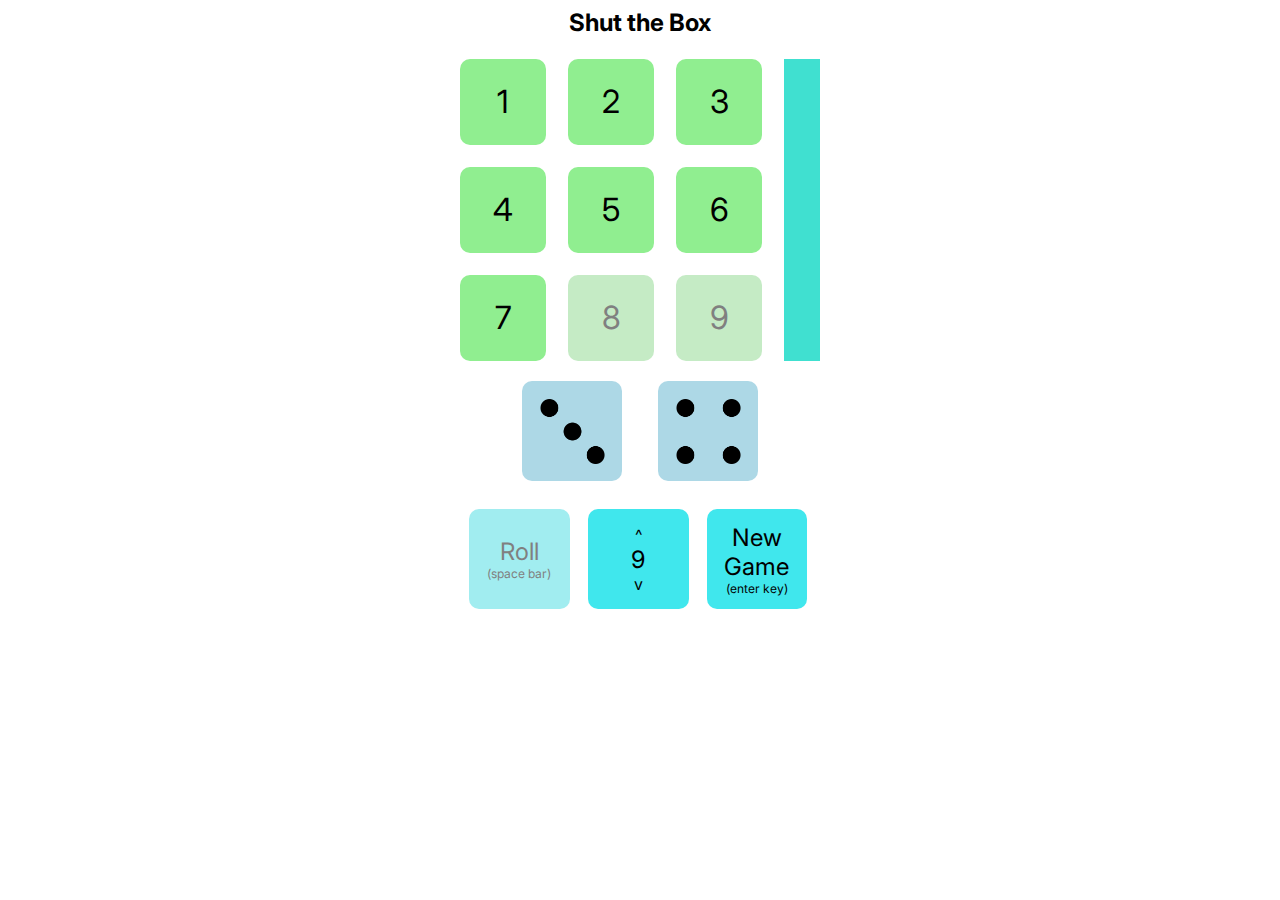
==== index.html @ 2375582e "Print dice message on game over" ====
<!DOCTYPE html>
<html>
<head>
  <meta name="description" content="Shut the Box">
  <meta name="author" content="Chris Mitchell">
  <meta charset="UTF-8">
  <title>Shut the Box</title>
  <link rel="stylesheet" href="main.css">

  <!--Let browser know website is optimized for mobile-->
  <meta name="viewport" content="width=device-width, initial-scale=1.0"/>

  <script type="text/javascript" src="jquery.js"></script>

  <!-- Fonts -->
  <link rel="preconnect" href="https://fonts.googleapis.com">
  <link rel="preconnect" href="https://fonts.gstatic.com" crossorigin>
  <link href="https://fonts.googleapis.com/css2?family=Inter&display=swap" rel="stylesheet">
</head>

<script>

  let sum = 0;
  let tempSum = 0;
  let n = 9;
  let tempN = n;
  let numDice = Math.ceil(n*(4/18));
  let score = (n*(n+1))/2;
  let availableNums = Array(n).fill(true);
  let usedNums = Array(n).fill(false);
  let selectedNums = Array(n).fill(false);

  const TOTAL_WIDTH_IN_PIXELS = 360;
  const SCORE_WIDTH = 36;
  const MAX_TILES = 64;
  const MIN_TILES = 9;
  
  const setupScoreDisplay = function() {
    const scoreDisplay = document.getElementById("scoreDisplay");
    scoreDisplay.style.width = SCORE_WIDTH.toString() + "px";
    const scoreProgressBar = document.getElementById("scoreProgressBar");
    scoreProgressBar.style.height = (100 - (score / tri(n) * 100)).toString() + "%";
    scoreProgressBar.style.width = SCORE_WIDTH.toString() + "px";
  }

  const setupNumButtons = function() {
    const numCols = Math.ceil(Math.sqrt(n));
    const numRows = Math.ceil(n / numCols);
    const cellWidth = (TOTAL_WIDTH_IN_PIXELS - SCORE_WIDTH) / numCols;
    const cellHeight = cellWidth;
    
    const numbersScoreWrapper = document.getElementById("numbersScoreWrapper");
    numbersScoreWrapper.style.height = (cellHeight * numRows).toString() + "px";
    numbersScoreWrapper.style.width = TOTAL_WIDTH_IN_PIXELS.toString() + "px";
    
    const scoreDisplay = document.getElementById("scoreDisplay");
    scoreDisplay.style.height = (cellHeight * numRows - (cellWidth * 0.2)).toString() + "px";
    scoreDisplay.style.marginTop = (cellWidth * 0.2).toString() + "px";
    
    const numbersWrapper = document.getElementById("numbersWrapper");
    numbersWrapper.style.height = (cellHeight * numRows).toString() + "px";
    numbersWrapper.style.width = (TOTAL_WIDTH_IN_PIXELS - SCORE_WIDTH).toString() + "px";
    while (numbersWrapper.firstChild) {
      numbersWrapper.removeChild(numbersWrapper.lastChild);
    }
    
    for (let num = 0; num < n; num++) {
      const numString = (num+1).toString();
      const cellNode = document.createElement("div");
      cellNode.id = "button" + numString;
      cellNode.classList.add("numberButton");
      cellNode.setAttribute("onclick", "selectNumber(" + numString + ")");
      cellNode.innerHTML = numString;
      cellNode.style.width = (cellWidth * 0.8).toString() + "px";
      cellNode.style.height = (cellWidth * 0.8).toString() + "px";
      cellNode.style.marginTop = (cellWidth * 0.2).toString() + "px";
      cellNode.style.marginRight = (cellWidth * 0.2).toString() + "px";
      numbersWrapper.appendChild(cellNode);
    }
  };

  const setupDice = function() {
    const dieWidth = TOTAL_WIDTH_IN_PIXELS / numDice;
    const diceWrapper = document.getElementById("diceWrapper");
    while (diceWrapper.firstChild) {
      diceWrapper.removeChild(diceWrapper.lastChild);
    }
    diceWrapper.style.width = TOTAL_WIDTH_IN_PIXELS.toString() + "px";
    diceWrapper.style.height = Math.min(dieWidth, 120).toString() + "px";
    diceWrapper.style.marginTop = "20px";
    for (let die = 0; die < numDice; die++) {
      const dieNode = document.createElement("div");
      dieNode.classList.add("dice");
      dieNode.style.width = (dieWidth * 0.8).toString() + "px";
      dieNode.style.height = (dieWidth * 0.8).toString() + "px";
      dieNode.style.marginLeft = (dieWidth * 0.1).toString() + "px";
      dieNode.style.marginRight = (dieWidth * 0.1).toString() + "px";
      dieNode.style.maxWidth = "100px";
      dieNode.style.maxHeight = "100px";
      dieNode.style.borderRadius = Math.min(dieWidth * 0.15, 10).toString() + "px";
      const dieIconNode = document.createElement("img");
      dieIconNode.setAttribute("src", "DiceIcons/DiceIcons.009.png"); // ***
      dieIconNode.setAttribute("width", Math.min((dieWidth * 0.65), 65).toString() + "px");
      dieIconNode.setAttribute("height", Math.min((dieWidth * 0.65), 65).toString() + "px");
      dieNode.appendChild(dieIconNode);
      diceWrapper.appendChild(dieNode);
    }
  };

  const updateNumTilesDisplay = function() {
    const numTilesDisplay = document.getElementById("numTilesDisplay");
    numTilesDisplay.innerHTML = tempN.toString();
  };

  const updateScoreProgressBar = function() {
    const scoreProgressBar = document.getElementById("scoreProgressBar");
    scoreProgressBar.style.height = (100 - (score / tri(n) * 100)).toString() + "%";
  }

  const rollDice = function() {
    if (sum != tempSum) {
      console.log("You must choose a combination of available tiles that add up to a total of " + sum.toString() + " before you may reroll.");
      return null;
    }
    sum = 0;
    tempSum = 0;
    let dice = document.getElementsByClassName("dice");
    for (let i = 0; i < dice.length; i++) {
      let roll = Math.floor(Math.random() * 6) + 1;
      sum += roll;
      dice.item(i).firstChild.setAttribute("src", "DiceIcons/DiceIcons.00" + roll.toString() + ".png");
    }
    let rollButton = document.getElementById("rollDiceButton");
    rollButton.classList.add("disabled");
    useNumbers();
    updateAvailableNums();
    updateOptions();
    if (checkGameOver()) {
      handleGameOver();
    }
  };

  const useNumbers = function() {
    for (i = 0; i < n; i++) {
      if (selectedNums[i]) {
        availableNums[i] = false;
        selectedNums[i] = false;
        usedNums[i] = true;
      }
    }
    calculateScore();
    updateScoreProgressBar();
  };

  const calculateScore = function() {
    score = (n*(n+1))/2;
    for (i = 0; i < n; i++) {
      if (usedNums[i]) {
        score -= (i+1);
      }
    }
    console.log("Score: " + score.toString());
    checkWin();
  };

  const checkWin = function() {
    if (score == 0) {
      return true;
    }
    return false;
  };

  const checkLose = function() {
    if (checkWin()) {
      return false;
    }
    if (availableNums.every((x) => !x) && selectedNums.every((x) => !x)) {
      return true;
    }
    return false;
  };

  const checkGameOver = function() {
    if (checkWin()) {
      return true;
    } else if (checkLose()) {
      return true;
    }
    return false;
  };
  
  const spellWithDice = function(str) {
    numDice = str.length;
    setupDice();
    let dice = document.getElementsByClassName("dice");
    for (let i = 0; i < dice.length; i++) {
      if (str[i] != ' ') {
        dice.item(i).firstChild.setAttribute("src", "Lettering/Squares/letter_" + str[i] + ".png");
      }
    }
  };

  const handleGameOver = function() {
    if (checkWin()) {
      console.log("You shut the box!");
      spellWithDice("you win");
    } else if (checkLose()) {
      console.log("—— GAME OVER ——");
      console.log("Final Score: " + score);
      spellWithDice("game over");
    }
  };

  const updateOptions = function() {
    for (i = 0; i < n; i++) {
      numButton = document.getElementById("button" + (i+1).toString());
      if (selectedNums[i]) {
        numButton.classList.add("selected");
      } else {
        numButton.classList.remove("selected");
      }
      if (availableNums[i]) {
        numButton.classList.add("available");
        numButton.classList.remove("unavailable");
      } else {
        numButton.classList.add("unavailable");
        numButton.classList.remove("available");
      }
      if (usedNums[i]) {
        numButton.classList.add("used");
      } else {
        numButton.classList.remove("used");
      }
    }
    let rollButton = document.getElementById("rollDiceButton");
    if (sum == tempSum) {
      rollButton.classList.remove("disabled");
    } else {
      rollButton.classList.add("disabled");
    }
    let newGameButton = document.getElementById("newGameButton");
    if (checkGameOver()) {
      newGameButton.classList.add("emphasized");
    } else {
      newGameButton.classList.remove("emphasized");
    }
  };
  
  const checkSolutions = function() {
    unusedNums = [];
    for (i = n-1; i >= 0; i--) {
      if (!usedNums[i] && !selectedNums[i]) {
        unusedNums.push(i+1);
      }
    }
    solutions = checkSolutionsHelper(unusedNums, sum - tempSum, 0);
    return solutions;
  };
  
  // k = new sum for recursive call
  // i = pointer for where to start iterating in this recursive call
  const checkSolutionsHelper = function(arr, k, i) {
    let solutions = [];
    for (let j = i; k <= tri(arr[j]); j++) {
      let subSolutions = [];
      if (arr[j] == k) {
        subSolutions.push([]);
      }
      if (arr[j] < k) {
        subSolutions = checkSolutionsHelper(arr, k - arr[j], j+1);
      }
      for (let s = 0; s < subSolutions.length; s++) {
        solutions.push([arr[j]].concat(subSolutions[s]));
      }
    }
    return solutions;
  };
          
  const tri = function(x) {
    return (x*(x+1))/2;
  };

  const updateAvailableNums = function() {
    let solutions = checkSolutions();
    solutions = solutions.flat();
    for (let i = 0; i < n; i++) {
      if (!usedNums[i] && solutions.includes(i+1)) {
        availableNums[i] = true;
      } else if (!selectedNums[i]) {
        availableNums[i] = false;
      }
    }
  };

  const selectNumber = function(num) {
    if (usedNums[num-1] || (!availableNums[num-1] && !selectedNums[num-1])) {
      return null;
    }
    if (selectedNums[num-1]) {
      selectedNums[num-1] = false;
      availableNums[num-1] = true;
      tempSum -= num;
    } else {
      if (availableNums[num-1]) {
        selectedNums[num-1] = true;
        availableNums[num-1] = false;
        tempSum += num;
      }
    }
    updateAvailableNums();
    updateOptions();
  };
  
  const newGame = function() {
    n = tempN;
    sum = 0;
    tempSum = 0;
    score = (n*(n+1))/2;
    numDice = Math.ceil(n*(4/18));
    availableNums = Array(n).fill(true);
    usedNums = Array(n).fill(false);
    selectedNums = Array(n).fill(false);
    setupNumButtons();
    setupDice();
    updateNumTilesDisplay();
    rollDice();
  };

  const debugVals = function() {
    console.log("sum = " + sum.toString());
    console.log("tempSum = " + tempSum.toString());
    console.log("n = " + n.toString());
    console.log("score = " + score.toString());
    console.log("availableNums = " + availableNums.toString());
    console.log("selectedNums = " + selectedNums.toString());
    console.log("usedNums = " + usedNums.toString());
  };

  const changeNumTiles = function(d) {
    if (tempN + d <= MAX_TILES && tempN + d >= MIN_TILES) {
      tempN += d;
      updateNumTilesDisplay();
    }
  };

  document.addEventListener("keydown", function(event) {
    if (event.keyCode == 13) {
      newGame();
    }
    if (event.keyCode == 32) {
      rollDice();
    }
    if (event.keyCode == 38) {
      changeNumTiles(1);
    }
    if (event.keyCode == 40) {
      changeNumTiles(-1);
    }
  });

  const main = function() {
    setupNumButtons();
    setupScoreDisplay();
    setupDice();
    updateNumTilesDisplay();
    rollDice();
  };

</script>

<body onload="main()">
  <h2>Shut the Box</h2>
  
  <div id="instructions"></div>
  <div id="gameWrapper" class="wrapper">
    <div id="numbersScoreWrapper">
      <div id="numbersWrapper"></div>
      <div id="scoreDisplay">
        <div id="scoreProgressBar"></div>
      </div>
    </div>
    <div id="diceWrapper" class="wrapper"></div>
    <div id="buttonWrapper" class="wrapper">
      <div id="rollDiceButton" class="button rawButton disabled" onclick="rollDice()">
        <div>Roll</div>
        <div>(space bar)</div>
      </div>
      <div id="numTilesButton" class="button">
        <div class="numTilesArrow" onclick="changeNumTiles(1)">^</div>
        <div id="numTilesDisplay"></div>
        <div class="numTilesArrow" onclick="changeNumTiles(-1)">v</div>
      </div>
      <div id="newGameButton" class="button rawButton" onclick="newGame()">
        <div>New Game</div>
        <div>(enter key)</div>
      </div>
    </div>
  </div>
</body>

</html>
---- main.css ----
body {
  font-family: 'Inter', sans-serif;
}

h2 {
  margin: auto;
  text-align: center;
}

div {
  box-sizing: border-box;
}

/*
#buttonWrapper {
  height: 100px;
}
*/

.button {
  display: flex;
  flex-direction: column;
  width: 28%;
  height: 100px;
  margin-left: 2.5%;
  margin-right: 2.5%;
  float: left;
  background-color: rgb(64, 231, 237);
  align-items: center;
  justify-content: center;
  border-radius: 10px;
}

.rawButton > div {
  font-size: 24px;
  text-align: center;
}

.rawButton > div ~ div {
  font-size: 12px;
}

#rollDiceButton.disabled {
  cursor: default;
  background-color: rgb(161, 237, 240);
  color: grey;
}

#buttonWrapper {
  margin-top: 8px;
}

.button.emphasized {
  border: 3px solid black;
}

#numTilesButton {
  cursor: default;
}

#numTilesDisplay {
  font-size: 24px;
}

.numTilesArrow {
  font-size: 16px;
  cursor: pointer;
  text-align: center;
  width: 50%;
  height: 20%;
}

#gameWrapper {
  margin: auto;
}

.wrapper {
  width: 360px;
  height: 100px;
}

.dice {
  display: flex;
  align-items: center;
  justify-content: center;
  width: 45%;
  height: 100%;
  margin-left: 5%;
  float: left;
  background-color: lightblue;
  text-align: center;
  font-size: 32px;
  border-radius: 10px;
}

#diceWrapper {
  display: flex;
  height: 100px;
  margin: auto;
  justify-content: center;
}

.button:hover {
  cursor: pointer;
}

.numberButton {
  display: flex;
  align-items: center;
  justify-content: center;
  width: 100px;
  height: 100px;
  border-radius: 10px;
  float: left;
  font-size: 32px;
}

.numberButton.available {
  background-color: lightgreen;
}

.numberButton.available:hover{
  border: 3px solid black;
  cursor: pointer;
}

.numberButton.unavailable {
  background-color: rgb(197, 235, 197);
  color: grey;
}

.numberButton.selected:hover{
  border: 3px solid black;
  cursor: pointer;
}

.numberButton.selected {
  background-color: rgb(100, 201, 83);
  color: black;
}

.numberButton.used {
  background-color: rgb(204, 213, 203);
  color: grey;
}

#numbersScoreWrapper > div {
  float: left;
}

#numbersWrapper {
/*  height: 360px;*/
/*  height: inherit;*/
}

#scoreDisplay {
  background-color: turquoise;
  z-index: 1;
}

#scoreProgressBar {
  background-color: paleturquoise;
  z-index: 2;
}
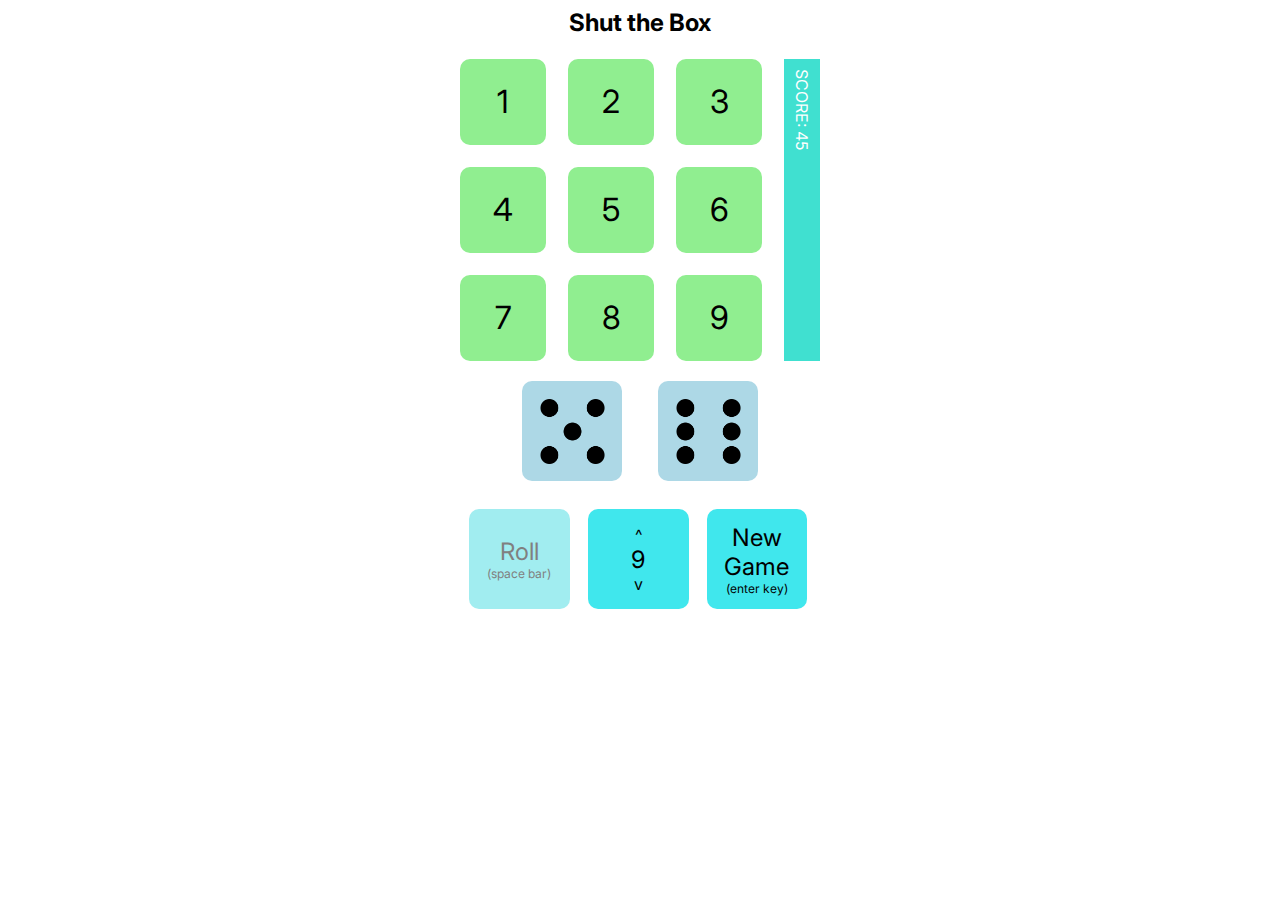
==== commit 22bdd5e2: "Add score text" ====
--- a/index.html
+++ b/index.html
@@ -38,6 +38,7 @@
   const setupScoreDisplay = function() {
     const scoreDisplay = document.getElementById("scoreDisplay");
     scoreDisplay.style.width = SCORE_WIDTH.toString() + "px";
+    
     const scoreProgressBar = document.getElementById("scoreProgressBar");
     scoreProgressBar.style.height = (100 - (score / tri(n) * 100)).toString() + "%";
     scoreProgressBar.style.width = SCORE_WIDTH.toString() + "px";
@@ -115,6 +116,11 @@
   const updateScoreProgressBar = function() {
     const scoreProgressBar = document.getElementById("scoreProgressBar");
     scoreProgressBar.style.height = (100 - (score / tri(n) * 100)).toString() + "%";
+    
+    const scoreDisplayTexts = document.getElementsByClassName("scoreDisplayText");
+    for (let i = 0; i < scoreDisplayTexts.length; i++) {
+      scoreDisplayTexts[i].innerHTML = "SCORE: " + score.toString();
+    }
   }
 
   const rollDice = function() {
@@ -376,7 +382,10 @@
     <div id="numbersScoreWrapper">
       <div id="numbersWrapper"></div>
       <div id="scoreDisplay">
-        <div id="scoreProgressBar"></div>
+        <div id="scoreDisplayTextUnder" class="scoreDisplayText">SCORE:</div>
+        <div id="scoreProgressBar">
+          <div id="scoreDisplayTextOver" class="scoreDisplayText">SCORE:</div>
+        </div>
       </div>
     </div>
     <div id="diceWrapper" class="wrapper"></div>
--- a/main.css
+++ b/main.css
@@ -9,6 +9,7 @@
 
 div {
   box-sizing: border-box;
+  position: relative;
 }
 
 /*
@@ -154,11 +155,33 @@
 }
 
 #scoreDisplay {
+  display: flex;
+  justify-content: center;
   background-color: turquoise;
+  z-index: 0;
+  color: white;
+}
+
+#scoreDisplay div {
+  display: flex;
+  justify-content: center;
+  white-space: nowrap;
+  overflow: hidden;
+  text-overflow: clip;
+}
+
+.scoreDisplayText {
+  position: absolute;
+  top: 10px;
+  writing-mode: vertical-rl;
   z-index: 1;
 }
 
 #scoreProgressBar {
   background-color: paleturquoise;
+  white-space: nowrap;
+  overflow: hidden;
+  text-overflow: clip;
   z-index: 2;
+  color: darkturquoise;
 }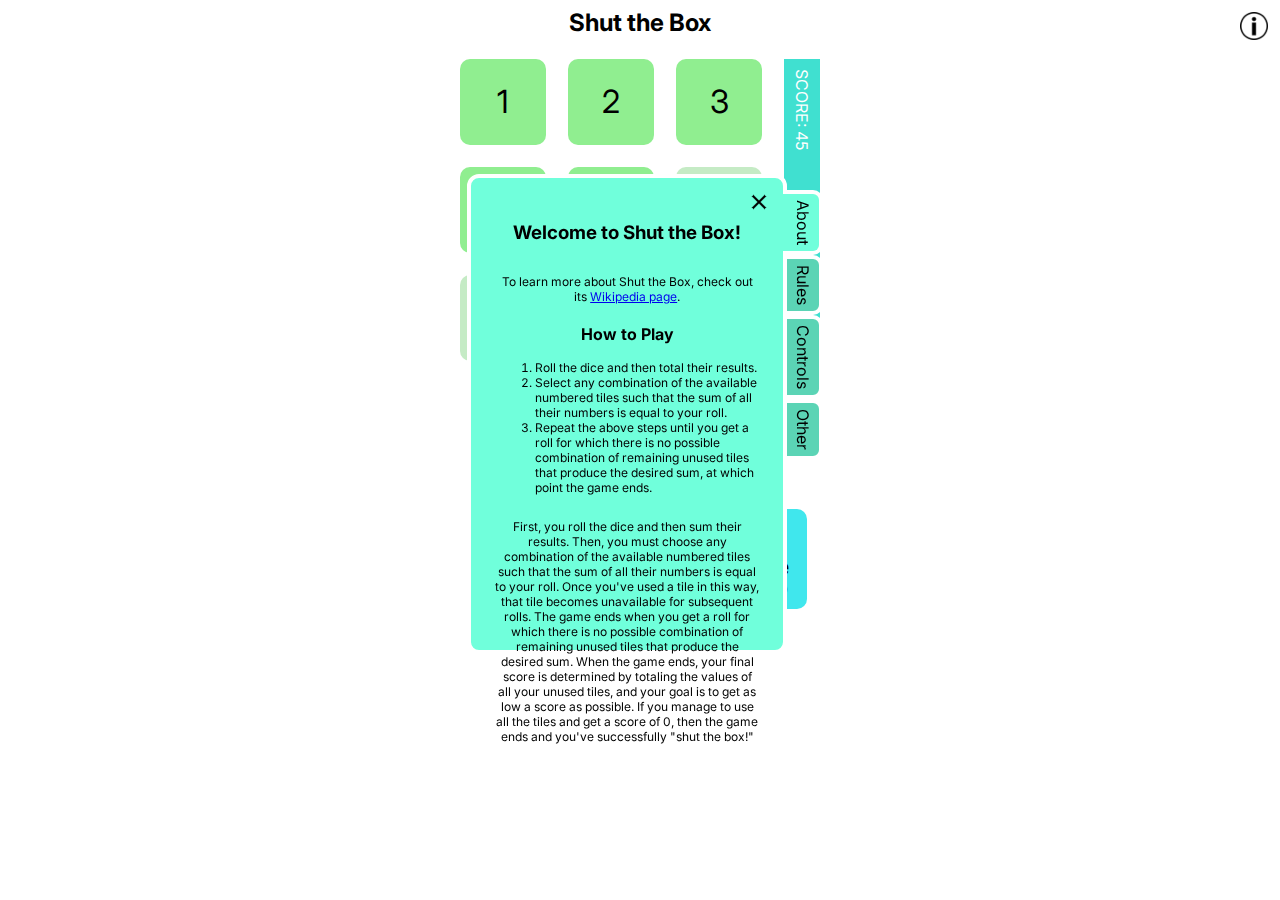
==== commit 9790b601: "Initial setup of info popup" ====
--- a/index.html
+++ b/index.html
@@ -100,7 +100,7 @@
       dieNode.style.maxHeight = "100px";
       dieNode.style.borderRadius = Math.min(dieWidth * 0.15, 10).toString() + "px";
       const dieIconNode = document.createElement("img");
-      dieIconNode.setAttribute("src", "DiceIcons/DiceIcons.009.png"); // ***
+      dieIconNode.setAttribute("src", "icons/dice_icons/DiceIcons.009.png"); // ***
       dieIconNode.setAttribute("width", Math.min((dieWidth * 0.65), 65).toString() + "px");
       dieIconNode.setAttribute("height", Math.min((dieWidth * 0.65), 65).toString() + "px");
       dieNode.appendChild(dieIconNode);
@@ -134,7 +134,7 @@
     for (let i = 0; i < dice.length; i++) {
       let roll = Math.floor(Math.random() * 6) + 1;
       sum += roll;
-      dice.item(i).firstChild.setAttribute("src", "DiceIcons/DiceIcons.00" + roll.toString() + ".png");
+      dice.item(i).firstChild.setAttribute("src", "icons/dice_icons/DiceIcons.00" + roll.toString() + ".png");
     }
     let rollButton = document.getElementById("rollDiceButton");
     rollButton.classList.add("disabled");
@@ -349,6 +349,11 @@
     }
   };
 
+  const toggleInfoPopup = function() {
+    const infoPopup = document.getElementById("infoPopup");
+    infoPopup.classList.toggle("hidden");
+  };
+
   document.addEventListener("keydown", function(event) {
     if (event.keyCode == 13) {
       newGame();
@@ -376,7 +381,25 @@
 
 <body onload="main()">
   <h2>Shut the Box</h2>
-  
+  <img src="icons/info_icon.png" id="infoIcon" onclick="toggleInfoPopup()">
+  <div id="infoPopup">
+    <div id="infoPopupTabWrapper">
+      <div class="infoTab selected">About</div>
+      <div class="infoTab">Rules</div>
+      <div class="infoTab">Controls</div>
+      <div class="infoTab">Other</div>
+    </div>
+    <img src="icons/close_icon.png" id="closeIcon" onclick="toggleInfoPopup()">
+    <h3>Welcome to Shut the Box!</h3>
+    <p>To learn more about Shut the Box, check out its <a href="https://en.wikipedia.org/wiki/Shut_the_box" target="_blank">Wikipedia page</a>.</p>
+    <h4>How to Play</h4>
+    <ol>
+      <li>Roll the dice and then total their results.</li>
+      <li>Select any combination of the available numbered tiles such that the sum of all their numbers is equal to your roll.</li>
+      <li>Repeat the above steps until you get a roll for which there is no possible combination of remaining unused tiles that produce the desired sum, at which point the game ends.</li>
+    </ol>
+    <p>First, you roll the dice and then sum their results. Then, you must choose any combination of the available numbered tiles such that the sum of all their numbers is equal to your roll. Once you've used a tile in this way, that tile becomes unavailable for subsequent rolls. The game ends when you get a roll for which there is no possible combination of remaining unused tiles that produce the desired sum. When the game ends, your final score is determined by totaling the values of all your unused tiles, and your goal is to get as low a score as possible. If you manage to use all the tiles and get a score of 0, then the game ends and you've successfully "shut the box!"</p>
+  </div>
   <div id="instructions"></div>
   <div id="gameWrapper" class="wrapper">
     <div id="numbersScoreWrapper">
--- a/main.css
+++ b/main.css
@@ -5,6 +5,11 @@
 h2 {
   margin: auto;
   text-align: center;
+}
+
+h4 {
+  margin-top: 8px;
+  margin-bottom: 4px;
 }
 
 div {
@@ -12,11 +17,77 @@
   position: relative;
 }
 
+#infoIcon {
+  position: fixed;
+  width: 28px;
+  height: 28px;
+  top: 12px;
+  right: 12px;
+  cursor: pointer;
+}
+
+#infoPopup {
+  position: fixed;
+  width: 320px;
+  height: 480px;
+  left: 49%;
+  top: 46%;
+  transform: translate(-50%, -50%);
+  border: 4px solid white;
+  display: flex;
+  align-items: center;
+  flex-direction: column;
+  z-index: 2;
+  background-color: rgb(112, 255, 219);
+  border-radius: 12px;
+  text-align: center;
+  padding: 24px;
+}
+
+#closeIcon {
+  position: absolute;
+  width: 24px;
+  height: 24px;
+  top: 12px;
+  right: 12px;
+  cursor: pointer;
+}
+
+#infoPopup p, ol, li{
+  font-size: 12px;
+}
+
+ol {
+  text-align: left;
+}
+
+#infoPopupTabWrapper {
+  position: absolute;
+  width: 40px;
+  top: 0px;
+  right: -40px;
+  padding-top: 12px;
+}
+
+.infoTab {
+  border-radius: 0px 10px 10px 0px;
+  background-color: rgb(91, 212, 181);
+  border: 4px solid white;
 /*
-#buttonWrapper {
-  height: 100px;
-}
+  border-top: 4px solid white;
+  border-right: 4px solid white;
+  border-bottom: 4px solid white;
 */
+  writing-mode: vertical-rl;
+  padding: 6px;
+  cursor: pointer;
+}
+
+.infoTab.selected {
+  border-left: 0px solid white;
+  padding-left: 10px;
+  background-color: rgb(112, 255, 219);
+}
 
 .button {
   display: flex;
@@ -184,4 +255,9 @@
   text-overflow: clip;
   z-index: 2;
   color: darkturquoise;
+}
+
+.hidden {
+  display: none;
+  visibility: hidden;
 }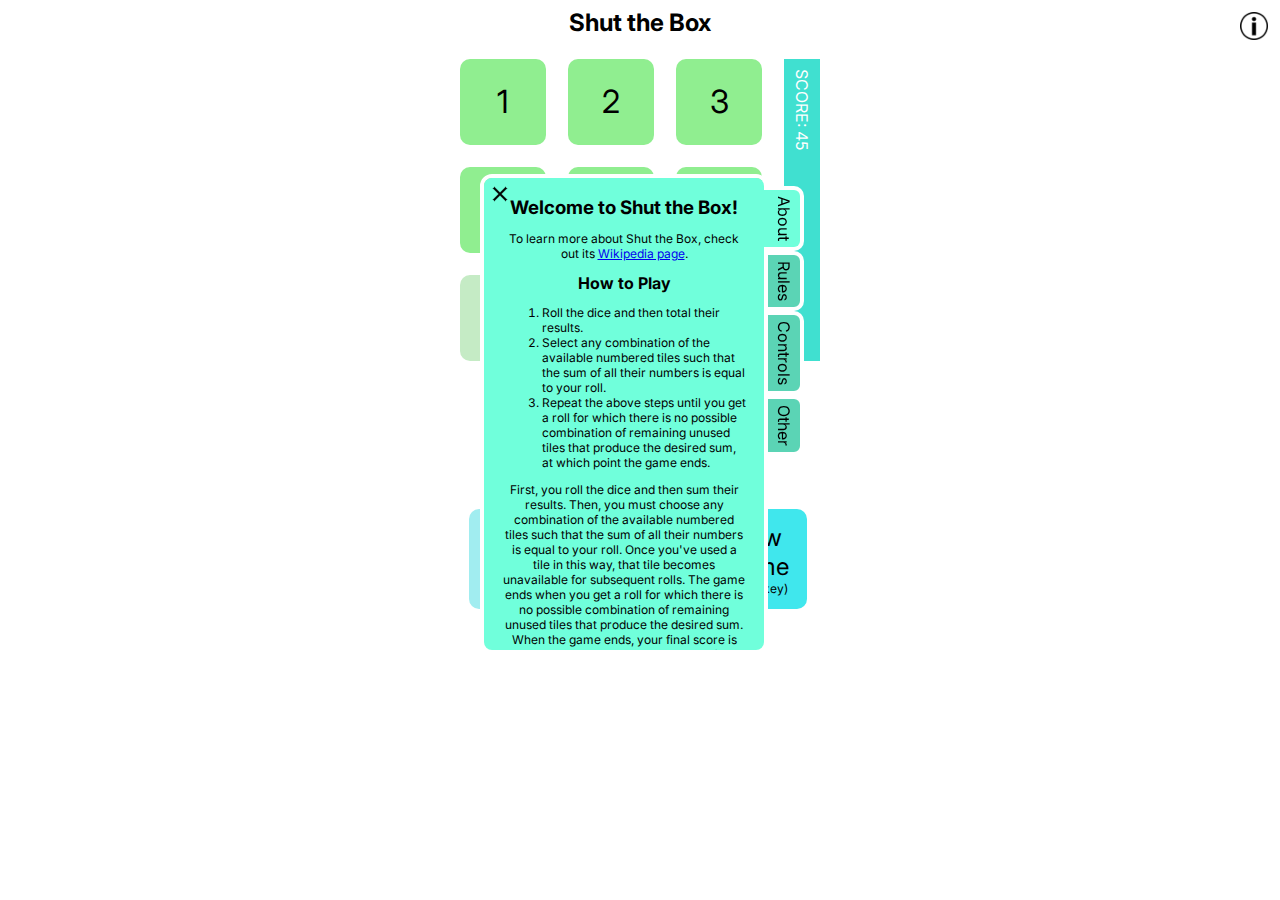
==== commit 395a5521: "Get info tabs working" ====
--- a/index.html
+++ b/index.html
@@ -350,8 +350,31 @@
   };
 
   const toggleInfoPopup = function() {
-    const infoPopup = document.getElementById("infoPopup");
+    const infoPopup = document.getElementById("infoPopupWrapper");
     infoPopup.classList.toggle("hidden");
+  };
+
+  const selectInfoTab = function(selectedTabPrefix) {
+    switchSelectedInfoTab(selectedTabPrefix + "Tab");
+    switchInfoPage(selectedTabPrefix + "Page");
+  };
+
+  const switchSelectedInfoTab = function(selectedInfoTabId) {
+    const infoTabs = document.getElementsByClassName("infoTab");
+    for (let i = 0; i < infoTabs.length; i++) {
+       infoTabs[i].classList.remove("selected");
+    }
+    const selectedInfoTab = document.getElementById(selectedInfoTabId);
+    selectedInfoTab.classList.add("selected");
+  };
+
+  const switchInfoPage = function(selectedInfoPageId) {
+    const infoPages = document.getElementsByClassName("infoPage");
+    for (let i = 0; i < infoPages.length; i++) {
+       infoPages[i].classList.add("hidden");
+    }
+    const selectedInfoPage = document.getElementById(selectedInfoPageId);
+    selectedInfoPage.classList.remove("hidden");
   };
 
   document.addEventListener("keydown", function(event) {
@@ -382,23 +405,36 @@
 <body onload="main()">
   <h2>Shut the Box</h2>
   <img src="icons/info_icon.png" id="infoIcon" onclick="toggleInfoPopup()">
-  <div id="infoPopup">
-    <div id="infoPopupTabWrapper">
-      <div class="infoTab selected">About</div>
-      <div class="infoTab">Rules</div>
-      <div class="infoTab">Controls</div>
-      <div class="infoTab">Other</div>
+  <div id="infoPopupWrapper">
+    <div id="infoPopupWindow">
+      <div id="aboutPage" class="infoPage">
+        <h3>Welcome to Shut the Box!</h3>
+        <p>To learn more about Shut the Box, check out its <a href="https://en.wikipedia.org/wiki/Shut_the_box" target="_blank">Wikipedia page</a>.</p>
+        <h4>How to Play</h4>
+        <ol>
+          <li>Roll the dice and then total their results.</li>
+          <li>Select any combination of the available numbered tiles such that the sum of all their numbers is equal to your roll.</li>
+          <li>Repeat the above steps until you get a roll for which there is no possible combination of remaining unused tiles that produce the desired sum, at which point the game ends.</li>
+        </ol>
+        <p>First, you roll the dice and then sum their results. Then, you must choose any combination of the available numbered tiles such that the sum of all their numbers is equal to your roll. Once you've used a tile in this way, that tile becomes unavailable for subsequent rolls. The game ends when you get a roll for which there is no possible combination of remaining unused tiles that produce the desired sum. When the game ends, your final score is determined by totaling the values of all your unused tiles, and your goal is to get as low a score as possible. If you manage to use all the tiles and get a score of 0, then the game ends and you've successfully "shut the box!"</p>
+      </div>
+      <div id="rulesPage" class="infoPage hidden">
+        <h4>Rules Info</h4>
+      </div>
+      <div id="controlsPage" class="infoPage hidden">
+        <h4>Controlw Info</h4>
+      </div>
+      <div id="otherPage" class="infoPage hidden">
+        <h4>Other Info</h4>
+      </div>
+    </div>
+    <div id="infoPopupTabPanel">
+      <div id="aboutTab" class="infoTab selected" onclick="selectInfoTab('about')">About</div>
+      <div id="rulesTab" class="infoTab" onclick="selectInfoTab('rules')">Rules</div>
+      <div id="controlsTab" class="infoTab" onclick="selectInfoTab('controls')">Controls</div>
+      <div id="otherTab" class="infoTab" onclick="selectInfoTab('other')">Other</div>
     </div>
     <img src="icons/close_icon.png" id="closeIcon" onclick="toggleInfoPopup()">
-    <h3>Welcome to Shut the Box!</h3>
-    <p>To learn more about Shut the Box, check out its <a href="https://en.wikipedia.org/wiki/Shut_the_box" target="_blank">Wikipedia page</a>.</p>
-    <h4>How to Play</h4>
-    <ol>
-      <li>Roll the dice and then total their results.</li>
-      <li>Select any combination of the available numbered tiles such that the sum of all their numbers is equal to your roll.</li>
-      <li>Repeat the above steps until you get a roll for which there is no possible combination of remaining unused tiles that produce the desired sum, at which point the game ends.</li>
-    </ol>
-    <p>First, you roll the dice and then sum their results. Then, you must choose any combination of the available numbered tiles such that the sum of all their numbers is equal to your roll. Once you've used a tile in this way, that tile becomes unavailable for subsequent rolls. The game ends when you get a roll for which there is no possible combination of remaining unused tiles that produce the desired sum. When the game ends, your final score is determined by totaling the values of all your unused tiles, and your goal is to get as low a score as possible. If you manage to use all the tiles and get a score of 0, then the game ends and you've successfully "shut the box!"</p>
   </div>
   <div id="instructions"></div>
   <div id="gameWrapper" class="wrapper">
--- a/main.css
+++ b/main.css
@@ -26,67 +26,74 @@
   cursor: pointer;
 }
 
-#infoPopup {
+#infoPopupWrapper {
   position: fixed;
   width: 320px;
   height: 480px;
-  left: 49%;
+  left: 50%;
   top: 46%;
   transform: translate(-50%, -50%);
+  z-index: 2;
+}
+
+#infoPopupWindow {
+  width: 90%;
+  height: 100%;
   border: 4px solid white;
   display: flex;
   align-items: center;
   flex-direction: column;
-  z-index: 2;
   background-color: rgb(112, 255, 219);
   border-radius: 12px;
   text-align: center;
-  padding: 24px;
+  padding: 18px;
+  overflow: scroll;
+}
+
+#infoPopupWindow p, ol, li {
+  font-size: 12px;
+}
+
+#infoPopupWindow h2, h3, h4 {
+  margin-bottom: 0px;
+  margin-block-start: 0px;
+  margin-block-end: 0px;
+}
+
+ol {
+  text-align: left;
+}
+
+#infoPopupTabPanel {
+  position: absolute;
+  width: 15%;
+  top: 0px;
+  right: -12px;
+  padding-top: 12px;
+}
+
+.infoTab {
+  border-radius: 0px 10px 10px 0px;
+  background-color: rgb(91, 212, 181);
+  border: 4px solid white;
+  writing-mode: vertical-rl;
+  padding: 6px;
+  cursor: pointer;
+}
+
+.infoTab.selected {
+  border-left: 0px solid white;
+  padding-left: 10px;
+  background-color: rgb(112, 255, 219);
 }
 
 #closeIcon {
   position: absolute;
   width: 24px;
   height: 24px;
-  top: 12px;
-  right: 12px;
-  cursor: pointer;
-}
-
-#infoPopup p, ol, li{
-  font-size: 12px;
-}
-
-ol {
-  text-align: left;
-}
-
-#infoPopupTabWrapper {
-  position: absolute;
-  width: 40px;
-  top: 0px;
-  right: -40px;
-  padding-top: 12px;
-}
-
-.infoTab {
-  border-radius: 0px 10px 10px 0px;
-  background-color: rgb(91, 212, 181);
-  border: 4px solid white;
-/*
-  border-top: 4px solid white;
-  border-right: 4px solid white;
-  border-bottom: 4px solid white;
-*/
-  writing-mode: vertical-rl;
-  padding: 6px;
-  cursor: pointer;
-}
-
-.infoTab.selected {
-  border-left: 0px solid white;
-  padding-left: 10px;
-  background-color: rgb(112, 255, 219);
+  top: 8px;
+  left: 8px;
+  cursor: pointer;
 }
 
 .button {
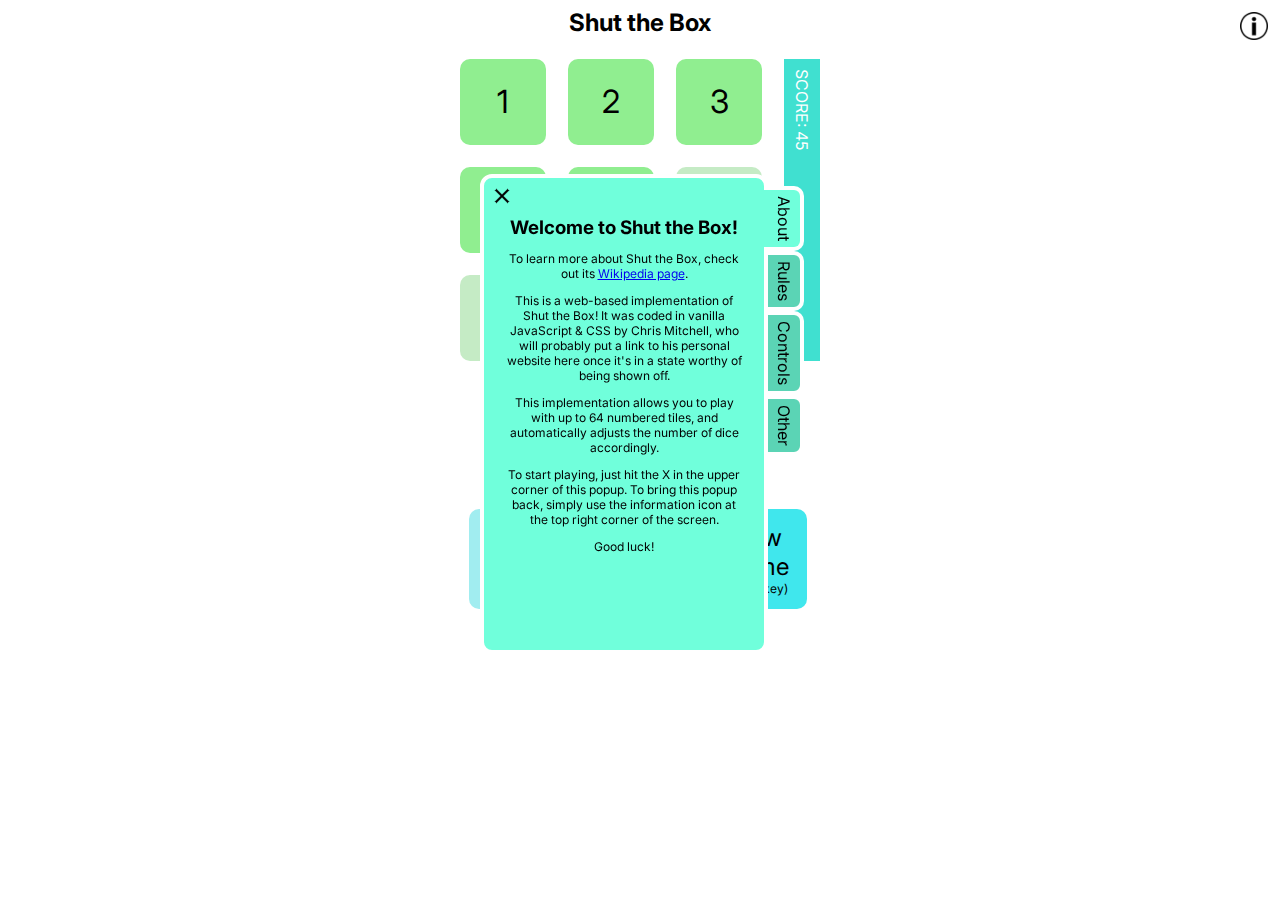
==== commit 0406b8e3: "Fill out information in info popup" ====
--- a/index.html
+++ b/index.html
@@ -406,26 +406,43 @@
   <h2>Shut the Box</h2>
   <img src="icons/info_icon.png" id="infoIcon" onclick="toggleInfoPopup()">
   <div id="infoPopupWrapper">
+    <img src="icons/close_icon.png" id="closeIcon" onclick="toggleInfoPopup()">
     <div id="infoPopupWindow">
       <div id="aboutPage" class="infoPage">
         <h3>Welcome to Shut the Box!</h3>
         <p>To learn more about Shut the Box, check out its <a href="https://en.wikipedia.org/wiki/Shut_the_box" target="_blank">Wikipedia page</a>.</p>
+        <p>This is a web-based implementation of Shut the Box! It was coded in vanilla JavaScript & CSS by Chris Mitchell, who will probably put a link to his personal website here once it's in a state worthy of being shown off.</p>
+        <p>This implementation allows you to play with up to 64 numbered tiles, and automatically adjusts the number of dice accordingly.</p>
+        <p>To start playing, just hit the X in the upper corner of this popup. To bring this popup back, simply use the information icon at the top right corner of the screen.</p>
+        <p>Good luck!</p>
+      </div>
+      <div id="rulesPage" class="infoPage hidden">
         <h4>How to Play</h4>
         <ol>
           <li>Roll the dice and then total their results.</li>
           <li>Select any combination of the available numbered tiles such that the sum of all their numbers is equal to your roll.</li>
           <li>Repeat the above steps until you get a roll for which there is no possible combination of remaining unused tiles that produce the desired sum, at which point the game ends.</li>
         </ol>
-        <p>First, you roll the dice and then sum their results. Then, you must choose any combination of the available numbered tiles such that the sum of all their numbers is equal to your roll. Once you've used a tile in this way, that tile becomes unavailable for subsequent rolls. The game ends when you get a roll for which there is no possible combination of remaining unused tiles that produce the desired sum. When the game ends, your final score is determined by totaling the values of all your unused tiles, and your goal is to get as low a score as possible. If you manage to use all the tiles and get a score of 0, then the game ends and you've successfully "shut the box!"</p>
-      </div>
-      <div id="rulesPage" class="infoPage hidden">
-        <h4>Rules Info</h4>
+        <h4>Rules</h4>
+        <ul>
+          <li>When the game ends, your final score is determined by totaling the values of all your unused tiles.</li>
+          <li>The goal is to get as low a score as possible.</li>
+          <li>If you manage to use all the tiles and get a score of 0, then the game ends and you've successfully "shut the box!"</li>
+          <li>Once you've used a tile, that tile will no longer be available for the rest of the game.</li>
+        </ul>
       </div>
       <div id="controlsPage" class="infoPage hidden">
-        <h4>Controlw Info</h4>
+        <p><b>Select tiles</b> by simply clicking on the ones you want. Click on an already selected tile to deselect it.</p>
+        <p><b>Roll the dice</b> by either pressing the "Roll" button at the bottom left or hitting the spacebar. Note that you may only roll once you've selected a combination of tiles that add up to your current roll.</p>
+        <p><b>Start a new game</b> by hitting the "New Game" button in the lower right or pressing the enter key.</p>
+        <p><b>Change the number of tiles</b> you're playing with using the control in the bottom center. Either click the up and down arrows or use the up and down arrow keys to adjust the number. Once you have the number you want, start a new game for it to take effect. The number of dice will be adjusted automatically.</p>
+        <p><b>Bring up this info again</b> by clicking the information icon in the top right corner of the screen.</p>
       </div>
       <div id="otherPage" class="infoPage hidden">
         <h4>Other Info</h4>
+        <p>If you'd like to see the code and the development history of this page for yourself, then feel free to check out the <a href="https://github.com/cbmitchell/Shut-the-Box" target="_blank">GitHub repo</a> the code is hosted on!</p>
+        <p>Between you and me, I've really enjoyed making this. One of my favorite parts was coming up with an algorithm to determine what tiles are viable for selection based on the target sum and the available tiles. It turned out to be a recursive function, and while it's <i>fairly</i> well-optimized, I might return to it at some point to try to optimize it even further. <a href="https://github.com/cbmitchell/Shut-the-Box/blob/22bdd5e2ed6f06fbcf8ea4b154c3159e583d1eb0/index.html#L255-L283" target="_blank">Here's the code if you're interested!</a></p>
+        <p>Setting up the automatic formatting of the tiles on the page was also an interesting challenge, as I hadn't done anything like that with JavaScript & CSS before. I'm still not entirely convinced my current implementation is the cleanest one, and I could probably have used a library or framework to do it more easily, but I enjoyed the challenge of doing it this way, and I like what I ended up with.</p>
       </div>
     </div>
     <div id="infoPopupTabPanel">
@@ -434,7 +451,6 @@
       <div id="controlsTab" class="infoTab" onclick="selectInfoTab('controls')">Controls</div>
       <div id="otherTab" class="infoTab" onclick="selectInfoTab('other')">Other</div>
     </div>
-    <img src="icons/close_icon.png" id="closeIcon" onclick="toggleInfoPopup()">
   </div>
   <div id="instructions"></div>
   <div id="gameWrapper" class="wrapper">
--- a/main.css
+++ b/main.css
@@ -50,18 +50,23 @@
   overflow: scroll;
 }
 
-#infoPopupWindow p, ol, li {
+#infoPopupWindow p, ol, ul, li {
   font-size: 12px;
+}
+
+b {
+  font-size: 16px;
+}
+
+#infoPopupWindow ol, ul, li {
+  margin-left: -12px;
+  text-align: left;
 }
 
 #infoPopupWindow h2, h3, h4 {
   margin-bottom: 0px;
-  margin-block-start: 0px;
+  margin-block-start: 20px;
   margin-block-end: 0px;
-}
-
-ol {
-  text-align: left;
 }
 
 #infoPopupTabPanel {
@@ -91,9 +96,10 @@
   position: absolute;
   width: 24px;
   height: 24px;
-  top: 8px;
-  left: 8px;
-  cursor: pointer;
+  top: 10px;
+  left: 10px;
+  cursor: pointer;
+  z-index: 10;
 }
 
 .button {
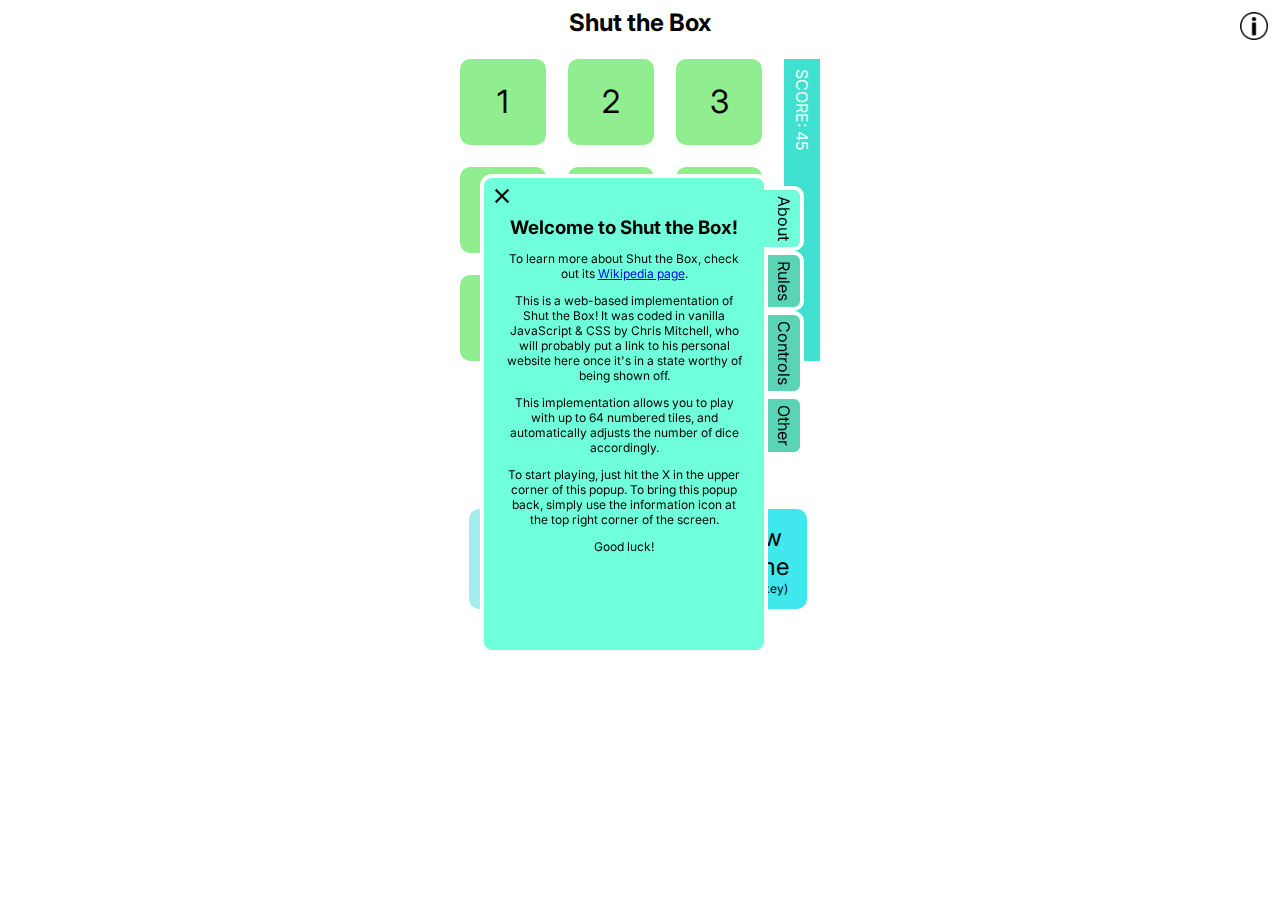
==== commit a0ce40e1: "Refactor to separate script out from HTML file" ====
--- a/index.html
+++ b/index.html
@@ -10,397 +10,14 @@
   <!--Let browser know website is optimized for mobile-->
   <meta name="viewport" content="width=device-width, initial-scale=1.0"/>
 
-  <script type="text/javascript" src="jquery.js"></script>
+  <script type="text/javascript" src="js/jquery.js"></script>
+  <script type="text/javascript" src="js/gamelogic.js"></script>
 
   <!-- Fonts -->
   <link rel="preconnect" href="https://fonts.googleapis.com">
   <link rel="preconnect" href="https://fonts.gstatic.com" crossorigin>
   <link href="https://fonts.googleapis.com/css2?family=Inter&display=swap" rel="stylesheet">
 </head>
-
-<script>
-
-  let sum = 0;
-  let tempSum = 0;
-  let n = 9;
-  let tempN = n;
-  let numDice = Math.ceil(n*(4/18));
-  let score = (n*(n+1))/2;
-  let availableNums = Array(n).fill(true);
-  let usedNums = Array(n).fill(false);
-  let selectedNums = Array(n).fill(false);
-
-  const TOTAL_WIDTH_IN_PIXELS = 360;
-  const SCORE_WIDTH = 36;
-  const MAX_TILES = 64;
-  const MIN_TILES = 9;
-  
-  const setupScoreDisplay = function() {
-    const scoreDisplay = document.getElementById("scoreDisplay");
-    scoreDisplay.style.width = SCORE_WIDTH.toString() + "px";
-    
-    const scoreProgressBar = document.getElementById("scoreProgressBar");
-    scoreProgressBar.style.height = (100 - (score / tri(n) * 100)).toString() + "%";
-    scoreProgressBar.style.width = SCORE_WIDTH.toString() + "px";
-  }
-
-  const setupNumButtons = function() {
-    const numCols = Math.ceil(Math.sqrt(n));
-    const numRows = Math.ceil(n / numCols);
-    const cellWidth = (TOTAL_WIDTH_IN_PIXELS - SCORE_WIDTH) / numCols;
-    const cellHeight = cellWidth;
-    
-    const numbersScoreWrapper = document.getElementById("numbersScoreWrapper");
-    numbersScoreWrapper.style.height = (cellHeight * numRows).toString() + "px";
-    numbersScoreWrapper.style.width = TOTAL_WIDTH_IN_PIXELS.toString() + "px";
-    
-    const scoreDisplay = document.getElementById("scoreDisplay");
-    scoreDisplay.style.height = (cellHeight * numRows - (cellWidth * 0.2)).toString() + "px";
-    scoreDisplay.style.marginTop = (cellWidth * 0.2).toString() + "px";
-    
-    const numbersWrapper = document.getElementById("numbersWrapper");
-    numbersWrapper.style.height = (cellHeight * numRows).toString() + "px";
-    numbersWrapper.style.width = (TOTAL_WIDTH_IN_PIXELS - SCORE_WIDTH).toString() + "px";
-    while (numbersWrapper.firstChild) {
-      numbersWrapper.removeChild(numbersWrapper.lastChild);
-    }
-    
-    for (let num = 0; num < n; num++) {
-      const numString = (num+1).toString();
-      const cellNode = document.createElement("div");
-      cellNode.id = "button" + numString;
-      cellNode.classList.add("numberButton");
-      cellNode.setAttribute("onclick", "selectNumber(" + numString + ")");
-      cellNode.innerHTML = numString;
-      cellNode.style.width = (cellWidth * 0.8).toString() + "px";
-      cellNode.style.height = (cellWidth * 0.8).toString() + "px";
-      cellNode.style.marginTop = (cellWidth * 0.2).toString() + "px";
-      cellNode.style.marginRight = (cellWidth * 0.2).toString() + "px";
-      numbersWrapper.appendChild(cellNode);
-    }
-  };
-
-  const setupDice = function() {
-    const dieWidth = TOTAL_WIDTH_IN_PIXELS / numDice;
-    const diceWrapper = document.getElementById("diceWrapper");
-    while (diceWrapper.firstChild) {
-      diceWrapper.removeChild(diceWrapper.lastChild);
-    }
-    diceWrapper.style.width = TOTAL_WIDTH_IN_PIXELS.toString() + "px";
-    diceWrapper.style.height = Math.min(dieWidth, 120).toString() + "px";
-    diceWrapper.style.marginTop = "20px";
-    for (let die = 0; die < numDice; die++) {
-      const dieNode = document.createElement("div");
-      dieNode.classList.add("dice");
-      dieNode.style.width = (dieWidth * 0.8).toString() + "px";
-      dieNode.style.height = (dieWidth * 0.8).toString() + "px";
-      dieNode.style.marginLeft = (dieWidth * 0.1).toString() + "px";
-      dieNode.style.marginRight = (dieWidth * 0.1).toString() + "px";
-      dieNode.style.maxWidth = "100px";
-      dieNode.style.maxHeight = "100px";
-      dieNode.style.borderRadius = Math.min(dieWidth * 0.15, 10).toString() + "px";
-      const dieIconNode = document.createElement("img");
-      dieIconNode.setAttribute("src", "icons/dice_icons/DiceIcons.009.png"); // ***
-      dieIconNode.setAttribute("width", Math.min((dieWidth * 0.65), 65).toString() + "px");
-      dieIconNode.setAttribute("height", Math.min((dieWidth * 0.65), 65).toString() + "px");
-      dieNode.appendChild(dieIconNode);
-      diceWrapper.appendChild(dieNode);
-    }
-  };
-
-  const updateNumTilesDisplay = function() {
-    const numTilesDisplay = document.getElementById("numTilesDisplay");
-    numTilesDisplay.innerHTML = tempN.toString();
-  };
-
-  const updateScoreProgressBar = function() {
-    const scoreProgressBar = document.getElementById("scoreProgressBar");
-    scoreProgressBar.style.height = (100 - (score / tri(n) * 100)).toString() + "%";
-    
-    const scoreDisplayTexts = document.getElementsByClassName("scoreDisplayText");
-    for (let i = 0; i < scoreDisplayTexts.length; i++) {
-      scoreDisplayTexts[i].innerHTML = "SCORE: " + score.toString();
-    }
-  }
-
-  const rollDice = function() {
-    if (sum != tempSum) {
-      console.log("You must choose a combination of available tiles that add up to a total of " + sum.toString() + " before you may reroll.");
-      return null;
-    }
-    sum = 0;
-    tempSum = 0;
-    let dice = document.getElementsByClassName("dice");
-    for (let i = 0; i < dice.length; i++) {
-      let roll = Math.floor(Math.random() * 6) + 1;
-      sum += roll;
-      dice.item(i).firstChild.setAttribute("src", "icons/dice_icons/DiceIcons.00" + roll.toString() + ".png");
-    }
-    let rollButton = document.getElementById("rollDiceButton");
-    rollButton.classList.add("disabled");
-    useNumbers();
-    updateAvailableNums();
-    updateOptions();
-    if (checkGameOver()) {
-      handleGameOver();
-    }
-  };
-
-  const useNumbers = function() {
-    for (i = 0; i < n; i++) {
-      if (selectedNums[i]) {
-        availableNums[i] = false;
-        selectedNums[i] = false;
-        usedNums[i] = true;
-      }
-    }
-    calculateScore();
-    updateScoreProgressBar();
-  };
-
-  const calculateScore = function() {
-    score = (n*(n+1))/2;
-    for (i = 0; i < n; i++) {
-      if (usedNums[i]) {
-        score -= (i+1);
-      }
-    }
-    console.log("Score: " + score.toString());
-    checkWin();
-  };
-
-  const checkWin = function() {
-    if (score == 0) {
-      return true;
-    }
-    return false;
-  };
-
-  const checkLose = function() {
-    if (checkWin()) {
-      return false;
-    }
-    if (availableNums.every((x) => !x) && selectedNums.every((x) => !x)) {
-      return true;
-    }
-    return false;
-  };
-
-  const checkGameOver = function() {
-    if (checkWin()) {
-      return true;
-    } else if (checkLose()) {
-      return true;
-    }
-    return false;
-  };
-  
-  const spellWithDice = function(str) {
-    numDice = str.length;
-    setupDice();
-    let dice = document.getElementsByClassName("dice");
-    for (let i = 0; i < dice.length; i++) {
-      if (str[i] != ' ') {
-        dice.item(i).firstChild.setAttribute("src", "Lettering/Squares/letter_" + str[i] + ".png");
-      }
-    }
-  };
-
-  const handleGameOver = function() {
-    if (checkWin()) {
-      console.log("You shut the box!");
-      spellWithDice("you win");
-    } else if (checkLose()) {
-      console.log("—— GAME OVER ——");
-      console.log("Final Score: " + score);
-      spellWithDice("game over");
-    }
-  };
-
-  const updateOptions = function() {
-    for (i = 0; i < n; i++) {
-      numButton = document.getElementById("button" + (i+1).toString());
-      if (selectedNums[i]) {
-        numButton.classList.add("selected");
-      } else {
-        numButton.classList.remove("selected");
-      }
-      if (availableNums[i]) {
-        numButton.classList.add("available");
-        numButton.classList.remove("unavailable");
-      } else {
-        numButton.classList.add("unavailable");
-        numButton.classList.remove("available");
-      }
-      if (usedNums[i]) {
-        numButton.classList.add("used");
-      } else {
-        numButton.classList.remove("used");
-      }
-    }
-    let rollButton = document.getElementById("rollDiceButton");
-    if (sum == tempSum) {
-      rollButton.classList.remove("disabled");
-    } else {
-      rollButton.classList.add("disabled");
-    }
-    let newGameButton = document.getElementById("newGameButton");
-    if (checkGameOver()) {
-      newGameButton.classList.add("emphasized");
-    } else {
-      newGameButton.classList.remove("emphasized");
-    }
-  };
-  
-  const checkSolutions = function() {
-    unusedNums = [];
-    for (i = n-1; i >= 0; i--) {
-      if (!usedNums[i] && !selectedNums[i]) {
-        unusedNums.push(i+1);
-      }
-    }
-    solutions = checkSolutionsHelper(unusedNums, sum - tempSum, 0);
-    return solutions;
-  };
-  
-  // k = new sum for recursive call
-  // i = pointer for where to start iterating in this recursive call
-  const checkSolutionsHelper = function(arr, k, i) {
-    let solutions = [];
-    for (let j = i; k <= tri(arr[j]); j++) {
-      let subSolutions = [];
-      if (arr[j] == k) {
-        subSolutions.push([]);
-      }
-      if (arr[j] < k) {
-        subSolutions = checkSolutionsHelper(arr, k - arr[j], j+1);
-      }
-      for (let s = 0; s < subSolutions.length; s++) {
-        solutions.push([arr[j]].concat(subSolutions[s]));
-      }
-    }
-    return solutions;
-  };
-          
-  const tri = function(x) {
-    return (x*(x+1))/2;
-  };
-
-  const updateAvailableNums = function() {
-    let solutions = checkSolutions();
-    solutions = solutions.flat();
-    for (let i = 0; i < n; i++) {
-      if (!usedNums[i] && solutions.includes(i+1)) {
-        availableNums[i] = true;
-      } else if (!selectedNums[i]) {
-        availableNums[i] = false;
-      }
-    }
-  };
-
-  const selectNumber = function(num) {
-    if (usedNums[num-1] || (!availableNums[num-1] && !selectedNums[num-1])) {
-      return null;
-    }
-    if (selectedNums[num-1]) {
-      selectedNums[num-1] = false;
-      availableNums[num-1] = true;
-      tempSum -= num;
-    } else {
-      if (availableNums[num-1]) {
-        selectedNums[num-1] = true;
-        availableNums[num-1] = false;
-        tempSum += num;
-      }
-    }
-    updateAvailableNums();
-    updateOptions();
-  };
-  
-  const newGame = function() {
-    n = tempN;
-    sum = 0;
-    tempSum = 0;
-    score = (n*(n+1))/2;
-    numDice = Math.ceil(n*(4/18));
-    availableNums = Array(n).fill(true);
-    usedNums = Array(n).fill(false);
-    selectedNums = Array(n).fill(false);
-    setupNumButtons();
-    setupDice();
-    updateNumTilesDisplay();
-    rollDice();
-  };
-
-  const debugVals = function() {
-    console.log("sum = " + sum.toString());
-    console.log("tempSum = " + tempSum.toString());
-    console.log("n = " + n.toString());
-    console.log("score = " + score.toString());
-    console.log("availableNums = " + availableNums.toString());
-    console.log("selectedNums = " + selectedNums.toString());
-    console.log("usedNums = " + usedNums.toString());
-  };
-
-  const changeNumTiles = function(d) {
-    if (tempN + d <= MAX_TILES && tempN + d >= MIN_TILES) {
-      tempN += d;
-      updateNumTilesDisplay();
-    }
-  };
-
-  const toggleInfoPopup = function() {
-    const infoPopup = document.getElementById("infoPopupWrapper");
-    infoPopup.classList.toggle("hidden");
-  };
-
-  const selectInfoTab = function(selectedTabPrefix) {
-    switchSelectedInfoTab(selectedTabPrefix + "Tab");
-    switchInfoPage(selectedTabPrefix + "Page");
-  };
-
-  const switchSelectedInfoTab = function(selectedInfoTabId) {
-    const infoTabs = document.getElementsByClassName("infoTab");
-    for (let i = 0; i < infoTabs.length; i++) {
-       infoTabs[i].classList.remove("selected");
-    }
-    const selectedInfoTab = document.getElementById(selectedInfoTabId);
-    selectedInfoTab.classList.add("selected");
-  };
-
-  const switchInfoPage = function(selectedInfoPageId) {
-    const infoPages = document.getElementsByClassName("infoPage");
-    for (let i = 0; i < infoPages.length; i++) {
-       infoPages[i].classList.add("hidden");
-    }
-    const selectedInfoPage = document.getElementById(selectedInfoPageId);
-    selectedInfoPage.classList.remove("hidden");
-  };
-
-  document.addEventListener("keydown", function(event) {
-    if (event.keyCode == 13) {
-      newGame();
-    }
-    if (event.keyCode == 32) {
-      rollDice();
-    }
-    if (event.keyCode == 38) {
-      changeNumTiles(1);
-    }
-    if (event.keyCode == 40) {
-      changeNumTiles(-1);
-    }
-  });
-
-  const main = function() {
-    setupNumButtons();
-    setupScoreDisplay();
-    setupDice();
-    updateNumTilesDisplay();
-    rollDice();
-  };
-
-</script>
 
 <body onload="main()">
   <h2>Shut the Box</h2>
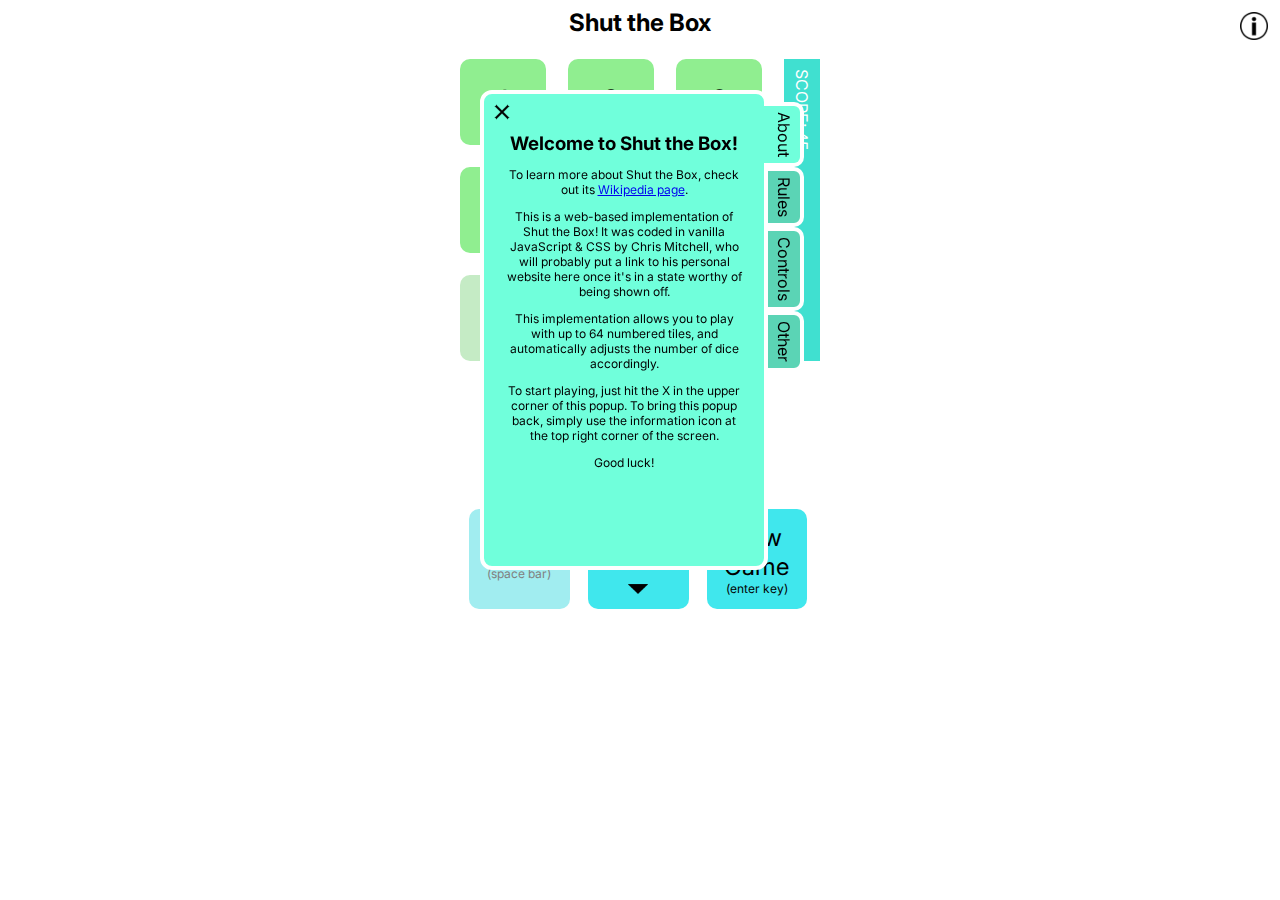
==== commit 3eeb4385: "Make num tile adjustment arrow buttons into actual icons" ====
--- a/index.html
+++ b/index.html
@@ -87,9 +87,11 @@
         <div>(space bar)</div>
       </div>
       <div id="numTilesButton" class="button">
-        <div class="numTilesArrow" onclick="changeNumTiles(1)">^</div>
+        <!-- <div class="numTilesArrow" onclick="changeNumTiles(1)">^</div> -->
+        <img src="icons/up_arrow.png" class="numTilesArrow" onclick="changeNumTiles(1)">
         <div id="numTilesDisplay"></div>
-        <div class="numTilesArrow" onclick="changeNumTiles(-1)">v</div>
+        <!-- <div class="numTilesArrow" onclick="changeNumTiles(-1)">v</div> -->
+        <img src="icons/down_arrow.png" class="numTilesArrow" onclick="changeNumTiles(-1)">
       </div>
       <div id="newGameButton" class="button rawButton" onclick="newGame()">
         <div>New Game</div>
--- a/main.css
+++ b/main.css
@@ -31,8 +31,8 @@
   width: 320px;
   height: 480px;
   left: 50%;
-  top: 46%;
-  transform: translate(-50%, -50%);
+  top: 90px;
+  transform: translate(-50%);
   z-index: 2;
 }
 
@@ -148,11 +148,10 @@
 }
 
 .numTilesArrow {
-  font-size: 16px;
-  cursor: pointer;
-  text-align: center;
-  width: 50%;
-  height: 20%;
+  cursor: pointer;
+  width: 20%;
+  margin-top: 10px;
+  margin-bottom: 10px;
 }
 
 #gameWrapper {
@@ -273,4 +272,4 @@
 .hidden {
   display: none;
   visibility: hidden;
-}+}
